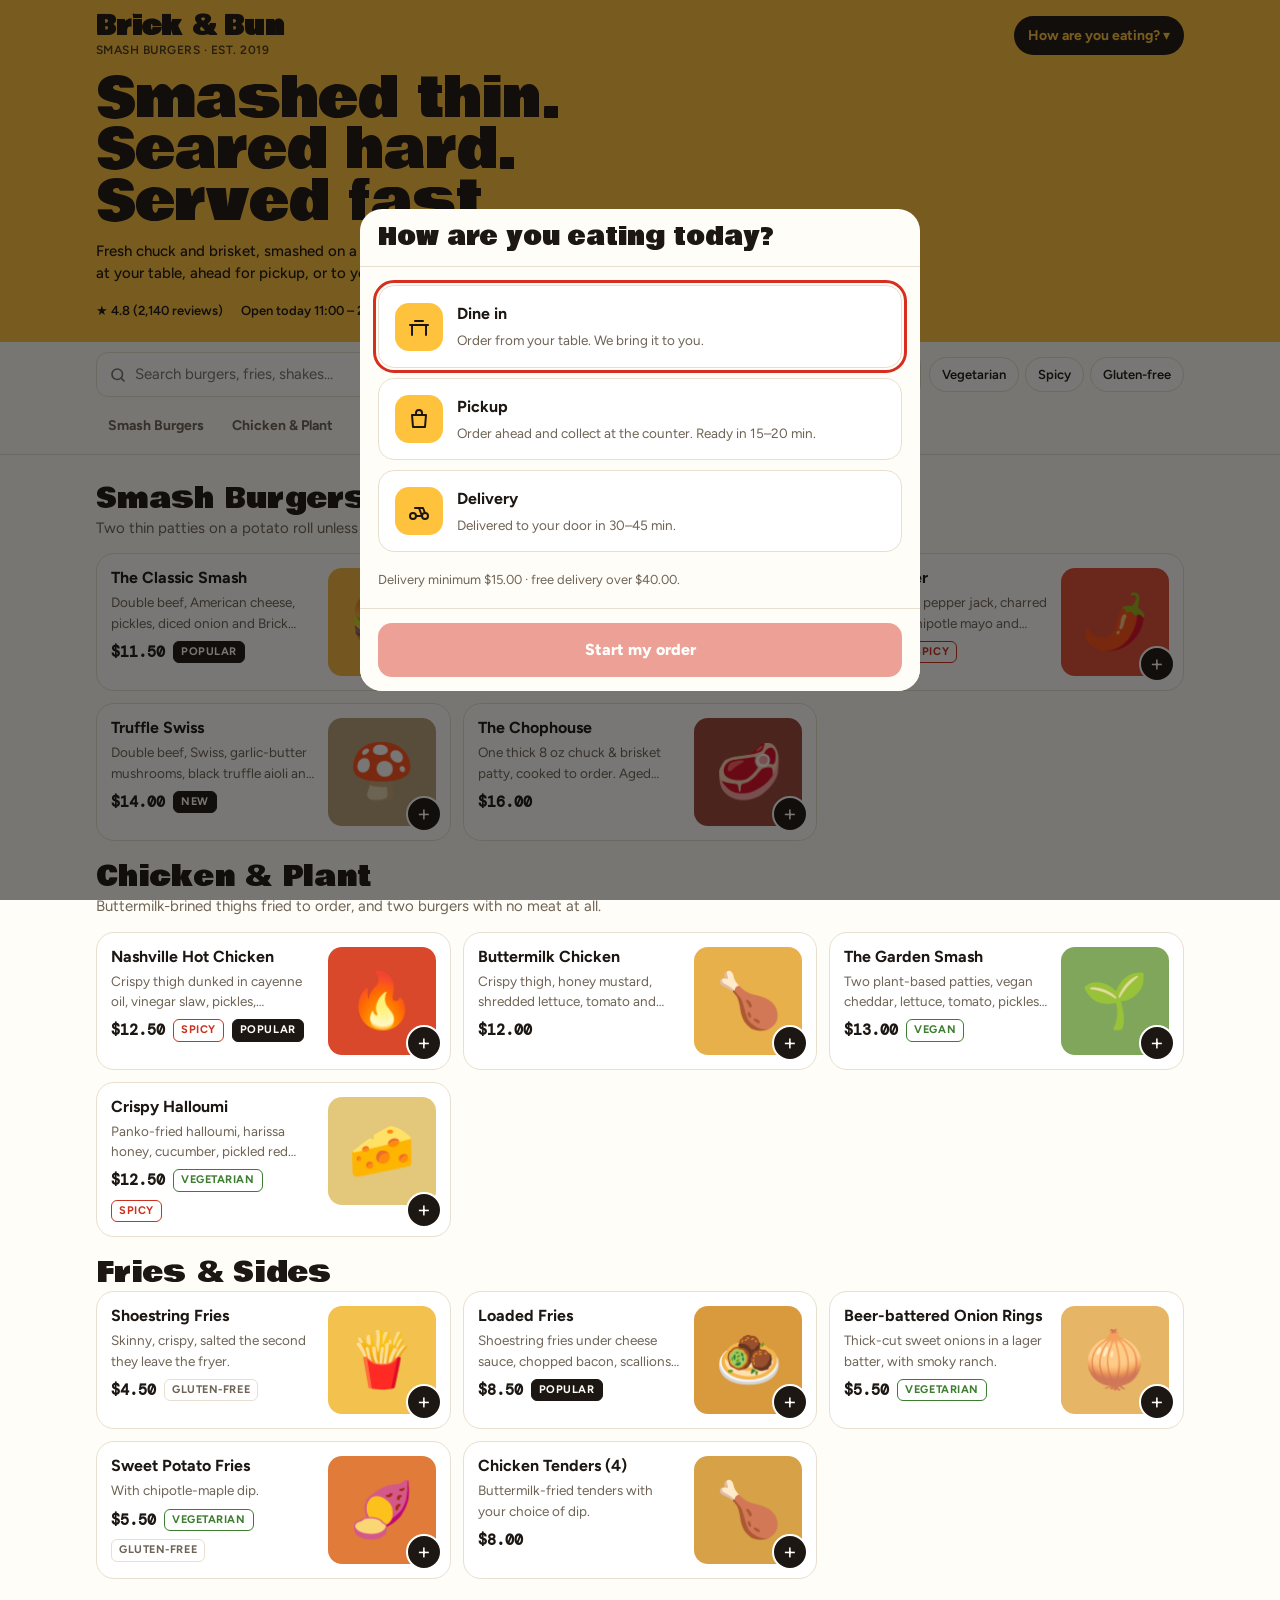
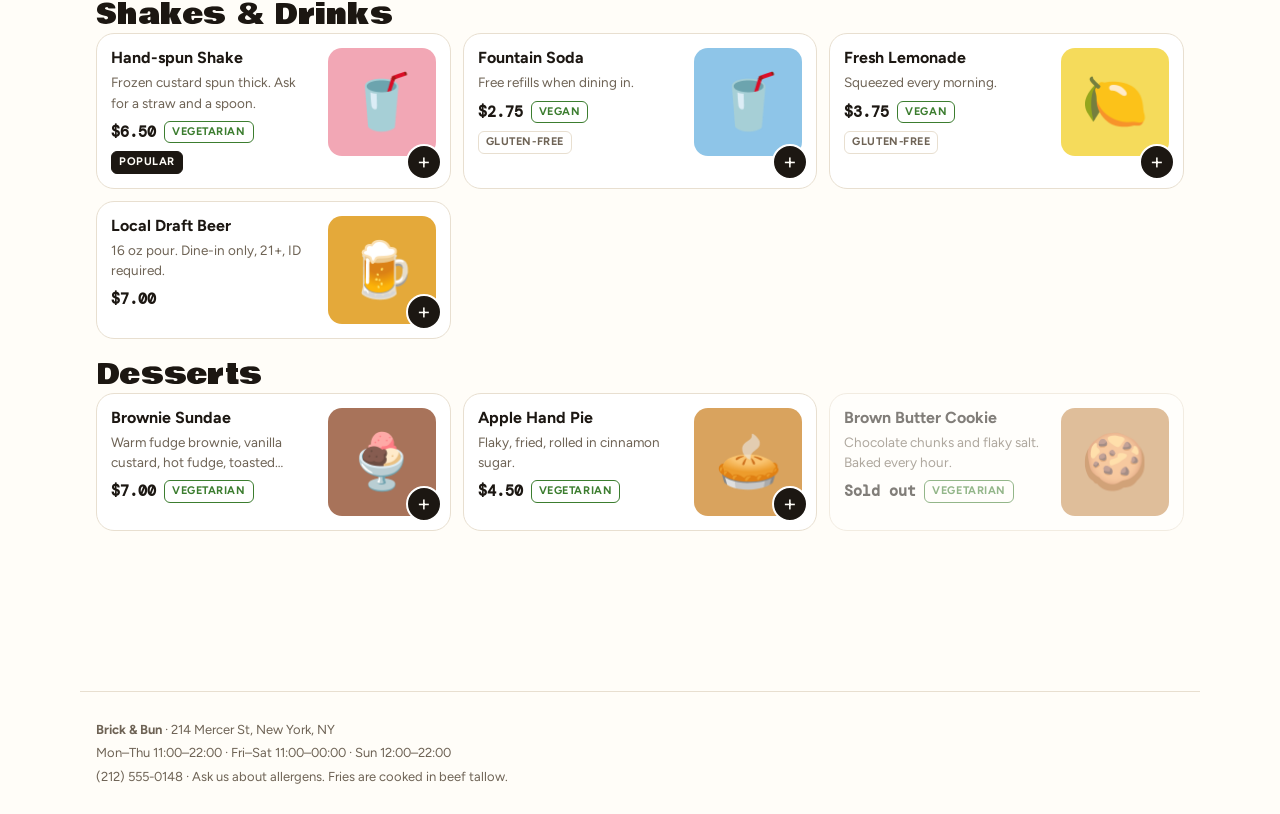
==== burger/index.html @ b3c76cdd "Add interactive burger menu with dine-in, pickup and delivery ordering Shared menu engine (shared/me" ====
<!doctype html>
<html lang="en">
<head>
  <meta charset="utf-8">
  <meta name="viewport" content="width=device-width, initial-scale=1, viewport-fit=cover">
  <title>Brick &amp; Bun</title>
  <meta name="description" content="Smash burger menu: order at your table, for pickup or for delivery.">
  <link rel="preconnect" href="https://fonts.googleapis.com">
  <link rel="preconnect" href="https://fonts.gstatic.com" crossorigin>
  <link rel="stylesheet" href="https://fonts.googleapis.com/css2?family=Bowlby+One&family=Figtree:wght@400;500;600;700;800&family=DM+Mono:wght@400;500&display=swap">
  <style>
    /* Diner flat-top: mustard brand band, grill-black ink, ketchup accent. */
    :root {
      --bg: #FFFDF8;
      --surface: #FFFFFF;
      --ink: #1C1712;
      --muted: #6E6355;
      --line: #E8DFD0;
      --brand: #FFC23D;
      --brand-ink: #1C1712;
      --accent: #D62F1F;
      --accent-ink: #FFFFFF;
      --good: #2E8540;
      --veg: #3C7D2F;
      --hot: #C8321E;
      --f-display: "Bowlby One", "Arial Black", Impact, sans-serif;
      --f-body: "Figtree", system-ui, -apple-system, "Segoe UI", sans-serif;
      --f-mono: "DM Mono", ui-monospace, "SFMono-Regular", Menlo, monospace;
      --radius: 18px;
      color-scheme: light;
    }
    @media (prefers-color-scheme: dark) {
      :root:not([data-theme="light"]) {
        --bg: #16120E; --surface: #211B15; --ink: #F6EFE4; --muted: #B3A592; --line: #3A3027;
        --brand: #F5B82E; --brand-ink: #1C1712; --accent: #F0503C; --accent-ink: #FFFFFF;
        --good: #5BBE6E; --veg: #7CC46A; --hot: #FF6E57;
        color-scheme: dark;
      }
    }
    :root[data-theme="dark"] {
      --bg: #16120E; --surface: #211B15; --ink: #F6EFE4; --muted: #B3A592; --line: #3A3027;
      --brand: #F5B82E; --brand-ink: #1C1712; --accent: #F0503C; --accent-ink: #FFFFFF;
      --good: #5BBE6E; --veg: #7CC46A; --hot: #FF6E57;
      color-scheme: dark;
    }
  </style>
  <link rel="stylesheet" href="../shared/menu.css">
</head>
<body>
  <div id="app"></div>
  <script src="data.js"></script>
  <script src="../shared/menu.js"></script>
</body>
</html>
---- shared/menu.css ----
/* Menu engine styles. Each restaurant page defines the theme tokens
   (--bg, --surface, --ink, --muted, --line, --brand, --brand-ink,
   --accent, --accent-ink, --good, --veg, --hot, --f-display, --f-body,
   --f-mono, --radius) and this sheet builds everything from them. */

*, *::before, *::after { box-sizing: border-box; }
html { -webkit-text-size-adjust: 100%; scroll-padding-top: 170px; }
body {
  margin: 0;
  background: var(--bg);
  color: var(--ink);
  font: 15px/1.5 var(--f-body);
  -webkit-font-smoothing: antialiased;
}
button, input, textarea, select { font: inherit; color: inherit; }
button { cursor: pointer; }
img { max-width: 100%; display: block; }
[hidden] { display: none !important; }
:focus-visible { outline: 3px solid var(--accent); outline-offset: 2px; }
.sr-only { position: absolute; width: 1px; height: 1px; overflow: hidden; clip: rect(0 0 0 0); white-space: nowrap; }
.num { font-family: var(--f-mono); font-variant-numeric: tabular-nums; }

.wrap { max-width: 1120px; margin: 0 auto; padding-inline: 16px; }

/* ---------- Header ---------- */
.top {
  background: var(--brand);
  color: var(--brand-ink);
  padding-top: env(safe-area-inset-top, 0px);
}
.top .wrap { display: flex; align-items: center; gap: 12px; padding-block: 14px; flex-wrap: wrap; }
.logo { font-family: var(--f-display); font-size: 26px; line-height: 1; letter-spacing: .01em; margin: 0; }
.logo small { display: block; font-family: var(--f-body); font-size: 12px; letter-spacing: .04em; opacity: .8; margin-top: 4px; font-weight: 600; }
.mode-btn {
  margin-left: auto;
  display: inline-flex; align-items: center; gap: 8px;
  background: var(--brand-ink); color: var(--brand);
  border: 0; border-radius: 999px; padding: 9px 14px;
  font-weight: 700; font-size: 14px;
}
.mode-btn .dot { width: 8px; height: 8px; border-radius: 50%; background: var(--good); }

.hero { background: var(--brand); color: var(--brand-ink); padding-bottom: 22px; }
.hero .wrap { display: grid; gap: 6px; }
.hero h2 {
  font-family: var(--f-display); font-weight: 400;
  font-size: clamp(30px, 7vw, 54px); line-height: .95; margin: 4px 0 6px;
  text-wrap: balance; max-width: 16ch;
}
.hero p { margin: 0; max-width: 56ch; font-weight: 500; }
.facts { display: flex; flex-wrap: wrap; gap: 6px 18px; margin-top: 10px; font-size: 13px; font-weight: 600; }
.facts span { display: inline-flex; gap: 6px; align-items: center; }

/* Dine-in table banner */
.table-bar { background: var(--ink); color: var(--bg); }
.table-bar .wrap { display: flex; align-items: center; gap: 10px; padding-block: 10px; flex-wrap: wrap; font-size: 14px; }
.table-bar strong { font-family: var(--f-mono); }
.table-bar .actions { margin-left: auto; display: flex; gap: 8px; flex-wrap: wrap; }
.chip-btn {
  border: 1px solid currentColor; background: transparent; border-radius: 999px;
  padding: 6px 12px; font-size: 13px; font-weight: 600;
}

/* ---------- Sticky nav ---------- */
.nav {
  position: sticky; top: env(safe-area-inset-top, 0px); z-index: 20;
  background: var(--bg);
  border-bottom: 1px solid var(--line);
}
.nav .wrap { display: grid; gap: 10px; padding-block: 10px; }
.search-row { display: flex; gap: 8px; flex-wrap: wrap; align-items: center; }
.search {
  flex: 1 1 220px; min-width: 0;
  display: flex; align-items: center; gap: 8px;
  background: var(--surface); border: 1px solid var(--line); border-radius: 12px; padding: 0 12px;
}
.search input { border: 0; background: transparent; outline: 0; padding: 10px 0; width: 100%; min-width: 0; }
.search svg { flex: none; opacity: .6; }
.filters { display: flex; gap: 6px; flex-wrap: wrap; }
.filter {
  border: 1px solid var(--line); background: var(--surface); border-radius: 999px;
  padding: 7px 12px; font-size: 13px; font-weight: 600;
}
.filter[aria-pressed="true"] { background: var(--ink); color: var(--bg); border-color: var(--ink); }
.cats { display: flex; gap: 4px; overflow-x: auto; scrollbar-width: none; margin-inline: -16px; padding-inline: 16px; }
.cats::-webkit-scrollbar { display: none; }
.cat {
  flex: none; border: 0; background: transparent; padding: 8px 12px; border-radius: 999px;
  font-weight: 700; font-size: 14px; color: var(--muted); white-space: nowrap;
}
.cat[aria-current="true"] { background: var(--accent); color: var(--accent-ink); }

/* ---------- Menu ---------- */
main { padding-block: 8px 120px; }
.section { padding-top: 22px; }
.section h3 {
  font-family: var(--f-display); font-weight: 400; font-size: 28px; line-height: 1;
  margin: 0 0 4px; letter-spacing: .01em;
}
.section > p { margin: 0 0 14px; color: var(--muted); }
.grid { display: grid; gap: 12px; grid-template-columns: repeat(auto-fill, minmax(min(100%, 330px), 1fr)); }

.card {
  position: relative; display: grid; grid-template-columns: 1fr 108px; gap: 12px;
  background: var(--surface); border: 1px solid var(--line); border-radius: var(--radius);
  padding: 14px; text-align: left; transition: transform .15s ease, border-color .15s ease;
}
.card:hover { border-color: var(--ink); }
.card.sold { opacity: .55; }
.card-open { all: unset; position: absolute; inset: 0; border-radius: var(--radius); cursor: pointer; }
.card-open:focus-visible { outline: 3px solid var(--accent); outline-offset: 2px; }
.card-body { min-width: 0; display: grid; gap: 4px; align-content: start; }
.card h4 { margin: 0; font-size: 16px; line-height: 1.25; }
.card .desc { margin: 0; color: var(--muted); font-size: 13.5px; display: -webkit-box; -webkit-line-clamp: 2; -webkit-box-orient: vertical; overflow: hidden; }
.card .meta { display: flex; align-items: center; gap: 8px; flex-wrap: wrap; margin-top: 4px; }
.price { font-family: var(--f-mono); font-variant-numeric: tabular-nums; font-weight: 600; }
.tile {
  width: 108px; height: 108px; border-radius: calc(var(--radius) - 4px);
  background: var(--tile, var(--brand)); display: grid; place-items: center;
  font-size: 54px; line-height: 1; overflow: hidden;
}
.tile img { width: 100%; height: 100%; object-fit: cover; }
.add {
  position: absolute; right: 8px; bottom: 8px; z-index: 1;
  width: 36px; height: 36px; border-radius: 50%; border: 2px solid var(--surface);
  background: var(--ink); color: var(--bg); font-size: 22px; line-height: 1; display: grid; place-items: center;
}
.in-cart {
  position: absolute; left: -6px; top: -6px; z-index: 1;
  min-width: 24px; height: 24px; padding: 0 6px; border-radius: 999px;
  background: var(--accent); color: var(--accent-ink); font: 700 12px/24px var(--f-mono); text-align: center;
}

.tag { font-size: 11px; font-weight: 700; letter-spacing: .05em; text-transform: uppercase; padding: 2px 7px; border-radius: 6px; border: 1px solid var(--line); color: var(--muted); }
.tag.veg, .tag.vegan { color: var(--veg); border-color: currentColor; }
.tag.spicy { color: var(--hot); border-color: currentColor; }
.tag.popular, .tag.new { background: var(--ink); color: var(--bg); border-color: var(--ink); }

.empty { text-align: center; padding: 60px 16px; color: var(--muted); }
.empty strong { display: block; color: var(--ink); font-size: 18px; margin-bottom: 4px; }

/* ---------- Floating cart bar ---------- */
.cartbar {
  position: fixed; left: 0; right: 0; bottom: 0; z-index: 30;
  padding: 12px 16px calc(12px + env(safe-area-inset-bottom, 0px));
  pointer-events: none;
}
.cartbar button {
  pointer-events: auto;
  max-width: 560px; width: 100%; margin: 0 auto; display: flex; align-items: center; gap: 12px;
  background: var(--accent); color: var(--accent-ink); border: 0; border-radius: 16px;
  padding: 14px 18px; font-weight: 700; font-size: 16px;
  box-shadow: 0 10px 30px -10px rgba(0,0,0,.45);
}
.cartbar .count { background: var(--accent-ink); color: var(--accent); border-radius: 8px; padding: 2px 8px; font-family: var(--f-mono); }
.cartbar .total { margin-left: auto; font-family: var(--f-mono); }
.cartbar.bump button { animation: bump .35s ease; }
@keyframes bump { 40% { transform: scale(1.04); } }

/* ---------- Sheets (dialogs) ---------- */
dialog.sheet {
  border: 0; padding: 0; margin: auto auto 0; width: 100%; max-width: 560px;
  max-height: 92vh; max-height: 92dvh;
  background: var(--bg); color: var(--ink);
  border-radius: 22px 22px 0 0;
  display: flex; flex-direction: column;
  overflow: hidden;
}
dialog.sheet:not([open]) { display: none; }
dialog.sheet::backdrop { background: rgba(10, 8, 6, .55); }
dialog.sheet[open] { animation: rise .25s ease; }
@keyframes rise { from { transform: translateY(40px); opacity: 0; } }
@media (min-width: 720px) {
  dialog.sheet { margin: auto; border-radius: 22px; }
}
.sheet-head { display: flex; align-items: center; gap: 12px; padding: 16px 18px; border-bottom: 1px solid var(--line); }
.sheet-head h2 { margin: 0; font-family: var(--f-display); font-weight: 400; font-size: 24px; line-height: 1.05; }
.x { margin-left: auto; width: 36px; height: 36px; border-radius: 50%; border: 1px solid var(--line); background: var(--surface); font-size: 18px; line-height: 1; flex: none; }
.sheet-body { overflow-y: auto; padding: 18px; display: grid; gap: 18px; overscroll-behavior: contain; }
.sheet-foot { padding: 14px 18px calc(14px + env(safe-area-inset-bottom, 0px)); border-top: 1px solid var(--line); display: flex; gap: 10px; align-items: center; background: var(--bg); }

.primary {
  flex: 1; border: 0; border-radius: 14px; padding: 15px 18px;
  background: var(--accent); color: var(--accent-ink); font-weight: 800; font-size: 16px;
  display: flex; justify-content: space-between; gap: 12px; align-items: center;
}
.primary:disabled { opacity: .45; cursor: not-allowed; }
.primary.center { justify-content: center; }
.ghost { border: 1px solid var(--line); background: var(--surface); border-radius: 14px; padding: 14px 16px; font-weight: 700; }

/* Item sheet */
.item-hero { display: grid; grid-template-columns: 1fr; gap: 12px; }
.item-hero .tile { width: 100%; height: 180px; font-size: 96px; }
.item-hero p { margin: 0; color: var(--muted); }
.item-hero .meta { display: flex; gap: 8px; flex-wrap: wrap; align-items: center; }
fieldset { border: 0; padding: 0; margin: 0; display: grid; gap: 6px; }
legend { font-weight: 800; font-size: 15px; padding: 0; margin-bottom: 6px; display: flex; gap: 8px; align-items: center; width: 100%; }
legend .req { font-size: 11px; font-weight: 700; text-transform: uppercase; letter-spacing: .05em; padding: 2px 7px; border-radius: 6px; background: var(--surface); border: 1px solid var(--line); color: var(--muted); }
legend .req.need { background: var(--accent); color: var(--accent-ink); border-color: var(--accent); }
.choice {
  display: flex; align-items: center; gap: 12px; padding: 11px 12px;
  background: var(--surface); border: 1px solid var(--line); border-radius: 12px; cursor: pointer;
}
.choice:has(input:checked) { border-color: var(--ink); box-shadow: inset 0 0 0 1px var(--ink); }
.choice:has(input:disabled) { opacity: .5; cursor: not-allowed; }
.choice input { accent-color: var(--accent); width: 18px; height: 18px; margin: 0; flex: none; }
.choice span:first-of-type { flex: 1; min-width: 0; }
.choice .delta { font-family: var(--f-mono); font-size: 13px; color: var(--muted); }
textarea, .field input, .field select {
  width: 100%; border: 1px solid var(--line); background: var(--surface); border-radius: 12px; padding: 11px 12px; outline: 0;
}
textarea { resize: vertical; min-height: 64px; }
textarea:focus, .field input:focus, .field select:focus { border-color: var(--ink); }

.stepper { display: inline-flex; align-items: center; border: 1px solid var(--line); border-radius: 12px; background: var(--surface); }
.stepper button { width: 40px; height: 44px; border: 0; background: transparent; font-size: 20px; }
.stepper output { min-width: 26px; text-align: center; font-family: var(--f-mono); font-weight: 700; }
.stepper.sm button { width: 32px; height: 34px; font-size: 17px; }

/* Cart */
.lines { display: grid; gap: 2px; }
.line { display: grid; grid-template-columns: 1fr auto; gap: 6px 12px; padding: 12px 0; border-bottom: 1px dashed var(--line); }
.line h4 { margin: 0; font-size: 15px; }
.line .opts { margin: 2px 0 0; font-size: 13px; color: var(--muted); }
.line .row { grid-column: 1 / -1; display: flex; align-items: center; gap: 10px; }
.line .edit { border: 0; background: none; padding: 0; text-decoration: underline; font-size: 13px; color: var(--muted); }
.line .price { margin-left: auto; }
.upsell { display: grid; gap: 8px; }
.upsell h5, .block-title { margin: 0; font-size: 13px; text-transform: uppercase; letter-spacing: .06em; color: var(--muted); }
.upsell-row { display: flex; gap: 8px; overflow-x: auto; padding-bottom: 4px; }
.mini { flex: none; display: flex; align-items: center; gap: 10px; padding: 8px 12px 8px 8px; background: var(--surface); border: 1px solid var(--line); border-radius: 14px; text-align: left; }
.mini .tile { width: 44px; height: 44px; font-size: 24px; border-radius: 10px; }
.mini b { display: block; font-size: 14px; }
.mini small { font-family: var(--f-mono); color: var(--muted); }

.seg { display: grid; grid-auto-flow: column; grid-auto-columns: 1fr; gap: 4px; padding: 4px; background: var(--surface); border: 1px solid var(--line); border-radius: 14px; }
.seg button { border: 0; background: transparent; border-radius: 10px; padding: 9px 6px; font-weight: 700; font-size: 14px; }
.seg button[aria-pressed="true"] { background: var(--ink); color: var(--bg); }

.promo { display: flex; gap: 8px; }
.promo input { flex: 1; min-width: 0; border: 1px solid var(--line); background: var(--surface); border-radius: 12px; padding: 10px 12px; text-transform: uppercase; }
.promo button { border: 1px solid var(--ink); background: transparent; border-radius: 12px; padding: 0 14px; font-weight: 700; }
.hint { font-size: 13px; color: var(--muted); margin: 0; }
.hint.ok { color: var(--good); font-weight: 600; }
.hint.err { color: var(--hot); font-weight: 600; }

.totals { display: grid; gap: 6px; font-size: 14px; }
.totals div { display: flex; justify-content: space-between; gap: 12px; }
.totals dd, .totals dt { margin: 0; }
.totals dd { font-family: var(--f-mono); font-variant-numeric: tabular-nums; }
.totals .grand { font-weight: 800; font-size: 17px; padding-top: 8px; border-top: 1px solid var(--line); }
.totals .save dd { color: var(--good); }

/* Mode chooser */
.modes { display: grid; gap: 10px; }
.mode {
  display: grid; grid-template-columns: 48px 1fr; gap: 4px 14px; align-items: center; text-align: left;
  padding: 16px; border-radius: 16px; border: 1px solid var(--line); background: var(--surface);
}
.mode[aria-pressed="true"] { border-color: var(--ink); box-shadow: inset 0 0 0 1px var(--ink); }
.mode .ico { grid-row: span 2; width: 48px; height: 48px; border-radius: 14px; background: var(--brand); color: var(--brand-ink); display: grid; place-items: center; }
.mode b { font-size: 16px; }
.mode span { color: var(--muted); font-size: 13.5px; }

/* Checkout form */
.form { display: grid; gap: 14px; }
.field { display: grid; gap: 6px; }
.field label, .field .lbl { font-weight: 700; font-size: 14px; }
.field .opt { font-weight: 500; color: var(--muted); }
.two { display: grid; gap: 14px; grid-template-columns: repeat(auto-fit, minmax(180px, 1fr)); }
.field input:invalid:not(:placeholder-shown) { border-color: var(--hot); }
.notice { padding: 12px 14px; border-radius: 12px; background: var(--surface); border: 1px dashed var(--line); font-size: 13.5px; color: var(--muted); }

/* Confirmation ticket */
.ticket {
  background: var(--surface); border: 1px solid var(--line); border-radius: 6px;
  padding: 18px; font-family: var(--f-mono); font-size: 13px;
  -webkit-mask: radial-gradient(circle 7px at 50% 0, #0000 98%, #000) 50% 0 / 18px 100% repeat-x;
          mask: radial-gradient(circle 7px at 50% 0, #0000 98%, #000) 50% 0 / 18px 100% repeat-x;
}
.ticket .big { font-family: var(--f-display); font-size: 40px; line-height: 1; margin: 6px 0; }
.ticket hr { border: 0; border-top: 1px dashed var(--line); margin: 12px 0; }
.ticket .tl { display: flex; justify-content: space-between; gap: 10px; }
.ticket .tl span:first-child { min-width: 0; }
.ticket .sub { color: var(--muted); padding-left: 2ch; }
.steps { list-style: none; margin: 0; padding: 0; display: grid; gap: 0; }
.steps li { display: grid; grid-template-columns: 24px 1fr; gap: 12px; align-items: start; padding-bottom: 14px; position: relative; color: var(--muted); }
.steps li::before { content: ""; width: 14px; height: 14px; border-radius: 50%; border: 2px solid var(--line); background: var(--bg); margin: 4px 0 0 4px; z-index: 1; }
.steps li::after { content: ""; position: absolute; left: 11px; top: 20px; bottom: 0; width: 2px; background: var(--line); }
.steps li:last-child::after { display: none; }
.steps li.done, .steps li.now { color: var(--ink); }
.steps li.done::before { background: var(--good); border-color: var(--good); }
.steps li.now::before { border-color: var(--accent); background: var(--accent); box-shadow: 0 0 0 5px color-mix(in srgb, var(--accent) 25%, transparent); }
.steps b { display: block; }
.steps small { font-size: 12.5px; }

.toast {
  position: fixed; left: 50%; bottom: calc(92px + env(safe-area-inset-bottom, 0px)); z-index: 60;
  transform: translateX(-50%) translateY(20px); opacity: 0; pointer-events: none;
  background: var(--ink); color: var(--bg); padding: 11px 16px; border-radius: 12px; font-weight: 600; font-size: 14px;
  transition: .25s ease; max-width: calc(100% - 32px); text-align: center;
}
.toast.show { opacity: 1; transform: translateX(-50%); }

.foot { color: var(--muted); font-size: 13px; padding-block: 28px; border-top: 1px solid var(--line); margin-top: 40px; display: grid; gap: 4px; }

@media (prefers-reduced-motion: reduce) {
  *, *::before, *::after { animation: none !important; transition: none !important; }
}
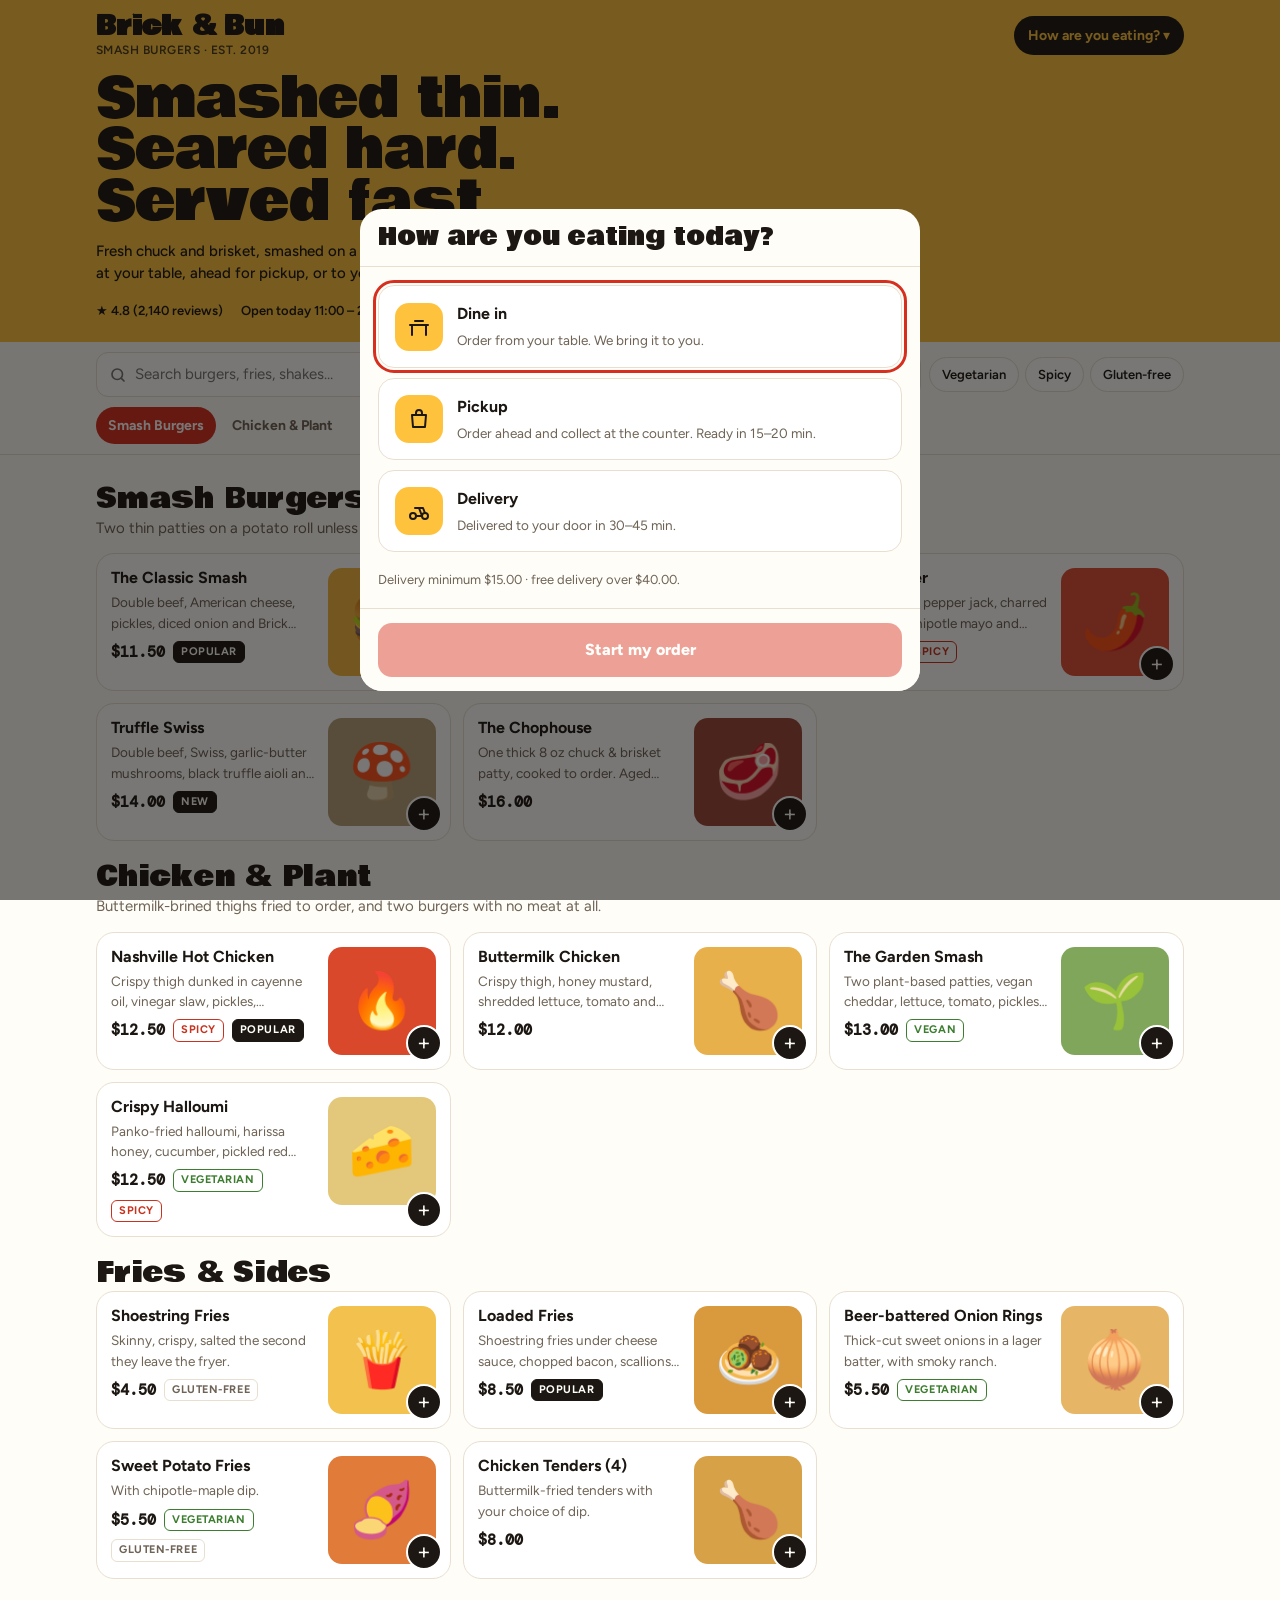
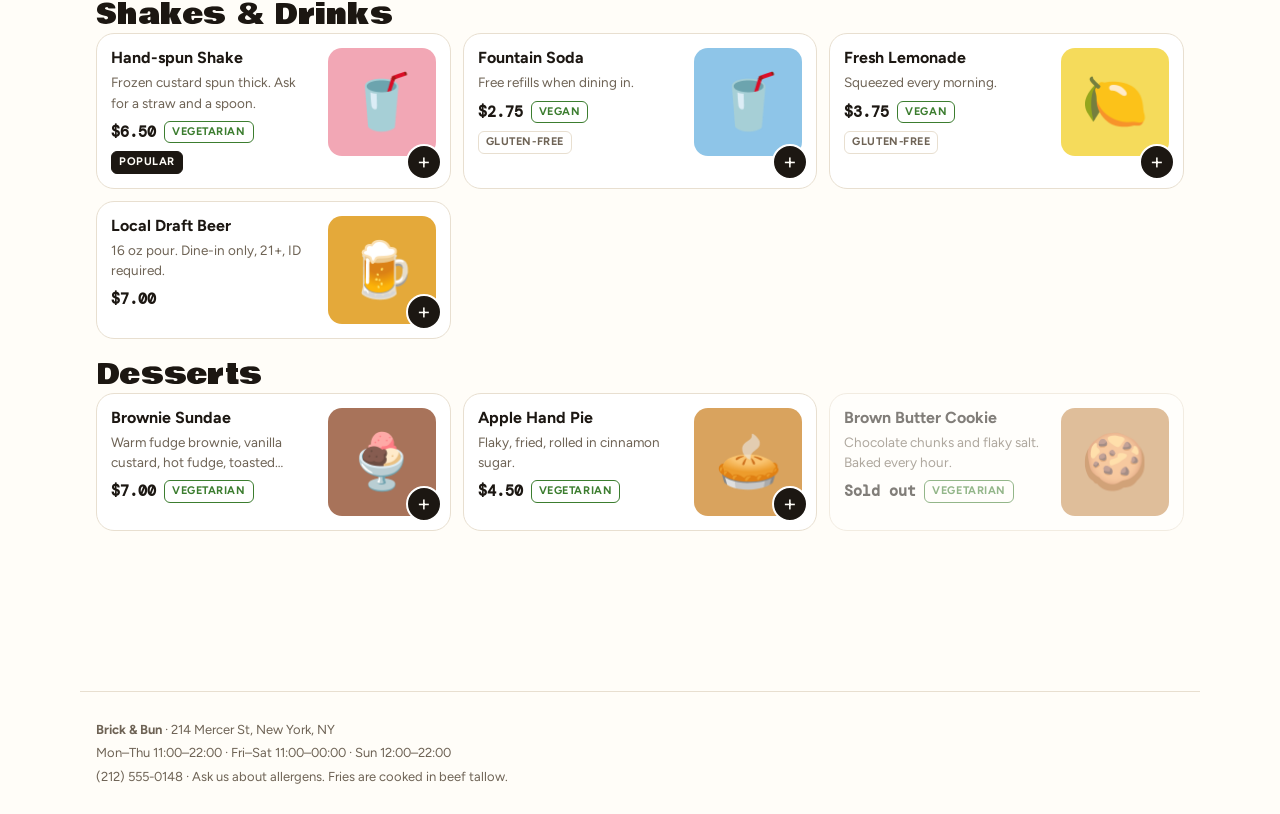
==== commit eba0eb52: "Keep menus light when the browser forces dark mode Declare color-scheme 'only light' (meta + CSS) so" ====
--- a/burger/index.html
+++ b/burger/index.html
@@ -2,6 +2,7 @@
 <html lang="en">
 <head>
   <meta charset="utf-8">
+  <meta name="color-scheme" content="only light">
   <meta name="viewport" content="width=device-width, initial-scale=1, viewport-fit=cover">
   <title>Brick &amp; Bun</title>
   <meta name="description" content="Smash burger menu: order at your table, for pickup or for delivery.">
@@ -27,21 +28,7 @@
       --f-body: "Figtree", system-ui, -apple-system, "Segoe UI", sans-serif;
       --f-mono: "DM Mono", ui-monospace, "SFMono-Regular", Menlo, monospace;
       --radius: 18px;
-      color-scheme: light;
-    }
-    @media (prefers-color-scheme: dark) {
-      :root:not([data-theme="light"]) {
-        --bg: #16120E; --surface: #211B15; --ink: #F6EFE4; --muted: #B3A592; --line: #3A3027;
-        --brand: #F5B82E; --brand-ink: #1C1712; --accent: #F0503C; --accent-ink: #FFFFFF;
-        --good: #5BBE6E; --veg: #7CC46A; --hot: #FF6E57;
-        color-scheme: dark;
-      }
-    }
-    :root[data-theme="dark"] {
-      --bg: #16120E; --surface: #211B15; --ink: #F6EFE4; --muted: #B3A592; --line: #3A3027;
-      --brand: #F5B82E; --brand-ink: #1C1712; --accent: #F0503C; --accent-ink: #FFFFFF;
-      --good: #5BBE6E; --veg: #7CC46A; --hot: #FF6E57;
-      color-scheme: dark;
+      color-scheme: only light; /* never let the browser auto-darken the menu */
     }
   </style>
   <link rel="stylesheet" href="../shared/menu.css">
--- a/shared/menu.css
+++ b/shared/menu.css
@@ -304,6 +304,42 @@
 
 .foot { color: var(--muted); font-size: 13px; padding-block: 28px; border-top: 1px solid var(--line); margin-top: 40px; display: grid; gap: 4px; }
 
+/* ---------- Optional features ---------- */
+.skin-btn {
+  margin-left: auto; flex: none; width: 38px; height: 38px; border-radius: 50%;
+  border: 2px solid var(--brand-ink);
+  background: conic-gradient(var(--c1, #ccc) 0 33.3%, var(--c2, #999) 0 66.6%, var(--c3, #666) 0);
+}
+.skin-btn + .mode-btn { margin-left: 0; }
+.skins { display: grid; gap: 10px; }
+.skin-opt { display: grid; grid-template-columns: 64px 1fr; gap: 14px; align-items: center; text-align: left; padding: 12px; border-radius: 16px; border: 1px solid var(--line); background: var(--surface); }
+.skin-opt[aria-pressed="true"] { border-color: var(--ink); box-shadow: inset 0 0 0 1.5px var(--ink); }
+.skin-strip { display: grid; grid-template-columns: repeat(3, 1fr); height: 64px; border-radius: 12px; overflow: hidden; box-shadow: inset 0 0 0 1px rgba(0,0,0,.12); }
+.skin-txt { display: grid; gap: 2px; min-width: 0; }
+.skin-txt b { font-size: 16px; }
+.skin-txt small { color: var(--muted); font-size: 13px; }
+.hero .wrap.has-art { grid-template-columns: 1fr; align-items: center; }
+.hero-copy { display: grid; gap: 6px; min-width: 0; }
+.hero-art { position: relative; min-width: 0; }
+@media (min-width: 820px) { .hero .wrap.has-art { grid-template-columns: 1.1fr .9fr; gap: 32px; } }
+.kicker { display: block; font-size: 12px; font-weight: 700; letter-spacing: .14em; text-transform: uppercase; color: var(--muted); margin-bottom: 6px; }
+.tag.left { color: var(--hot); border-color: currentColor; text-transform: none; letter-spacing: 0; font-size: 12px; }
+.tile.has-icon svg { width: 68%; height: 68%; }
+.mini .tile.has-icon svg { width: 80%; height: 80%; }
+.pair { display: grid; gap: 8px; }
+.guests-row { display: flex; align-items: center; gap: 12px; flex-wrap: wrap; }
+.pair-btn { width: 100%; }
+.pair-btn > span:nth-child(2) { flex: 1; min-width: 0; }
+.pair-add { font-weight: 800; font-size: 13px; padding: 6px 12px; border-radius: 999px; background: var(--ink); color: var(--bg); }
+.pair-btn:disabled .pair-add { background: var(--good); color: var(--surface); }
+
+@supports (animation-timeline: view()) {
+  @media (prefers-reduced-motion: no-preference) {
+    .card { animation: reveal linear both; animation-timeline: view(); animation-range: entry 0% entry 45%; }
+  }
+}
+@keyframes reveal { from { opacity: .15; transform: translateY(28px) scale(.97); } }
+
 @media (prefers-reduced-motion: reduce) {
   *, *::before, *::after { animation: none !important; transition: none !important; }
 }
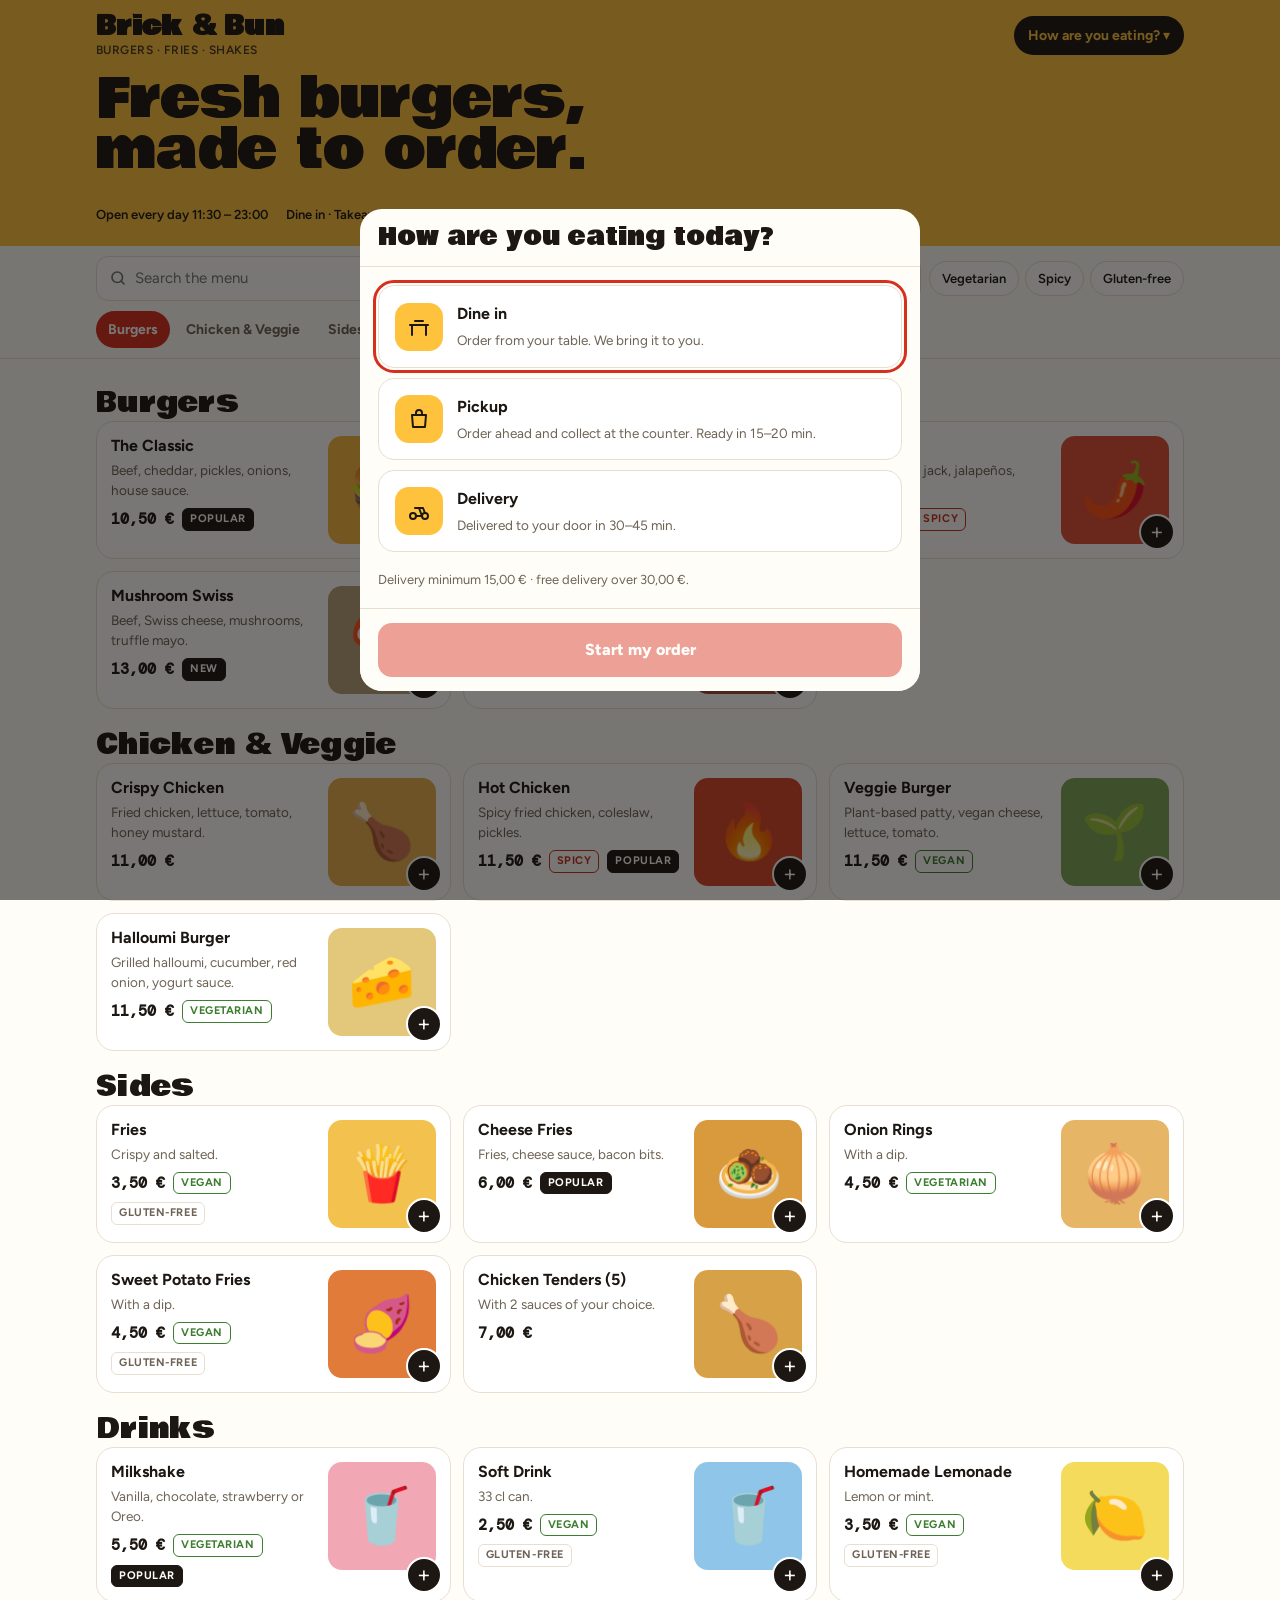
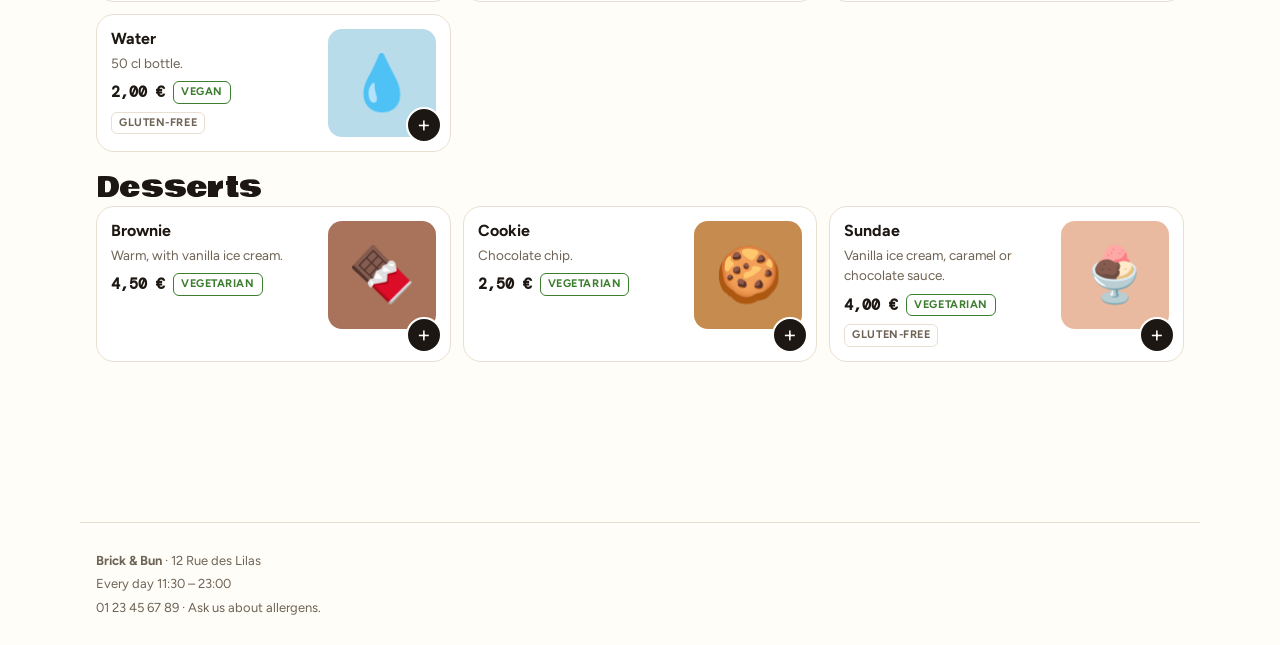
==== commit 8c8a4b0c: "Simplify the burger menu copy Short ingredient lists, plain names, euros with VAT included, no tippi" ====
--- a/burger/index.html
+++ b/burger/index.html
@@ -5,12 +5,12 @@
   <meta name="color-scheme" content="only light">
   <meta name="viewport" content="width=device-width, initial-scale=1, viewport-fit=cover">
   <title>Brick &amp; Bun</title>
-  <meta name="description" content="Smash burger menu: order at your table, for pickup or for delivery.">
+  <meta name="description" content="Burger menu: order at your table, for takeaway or for delivery.">
   <link rel="preconnect" href="https://fonts.googleapis.com">
   <link rel="preconnect" href="https://fonts.gstatic.com" crossorigin>
   <link rel="stylesheet" href="https://fonts.googleapis.com/css2?family=Bowlby+One&family=Figtree:wght@400;500;600;700;800&family=DM+Mono:wght@400;500&display=swap">
   <style>
-    /* Diner flat-top: mustard brand band, grill-black ink, ketchup accent. */
+    /* Mustard band, black ink, red accent. */
     :root {
       --bg: #FFFDF8;
       --surface: #FFFFFF;
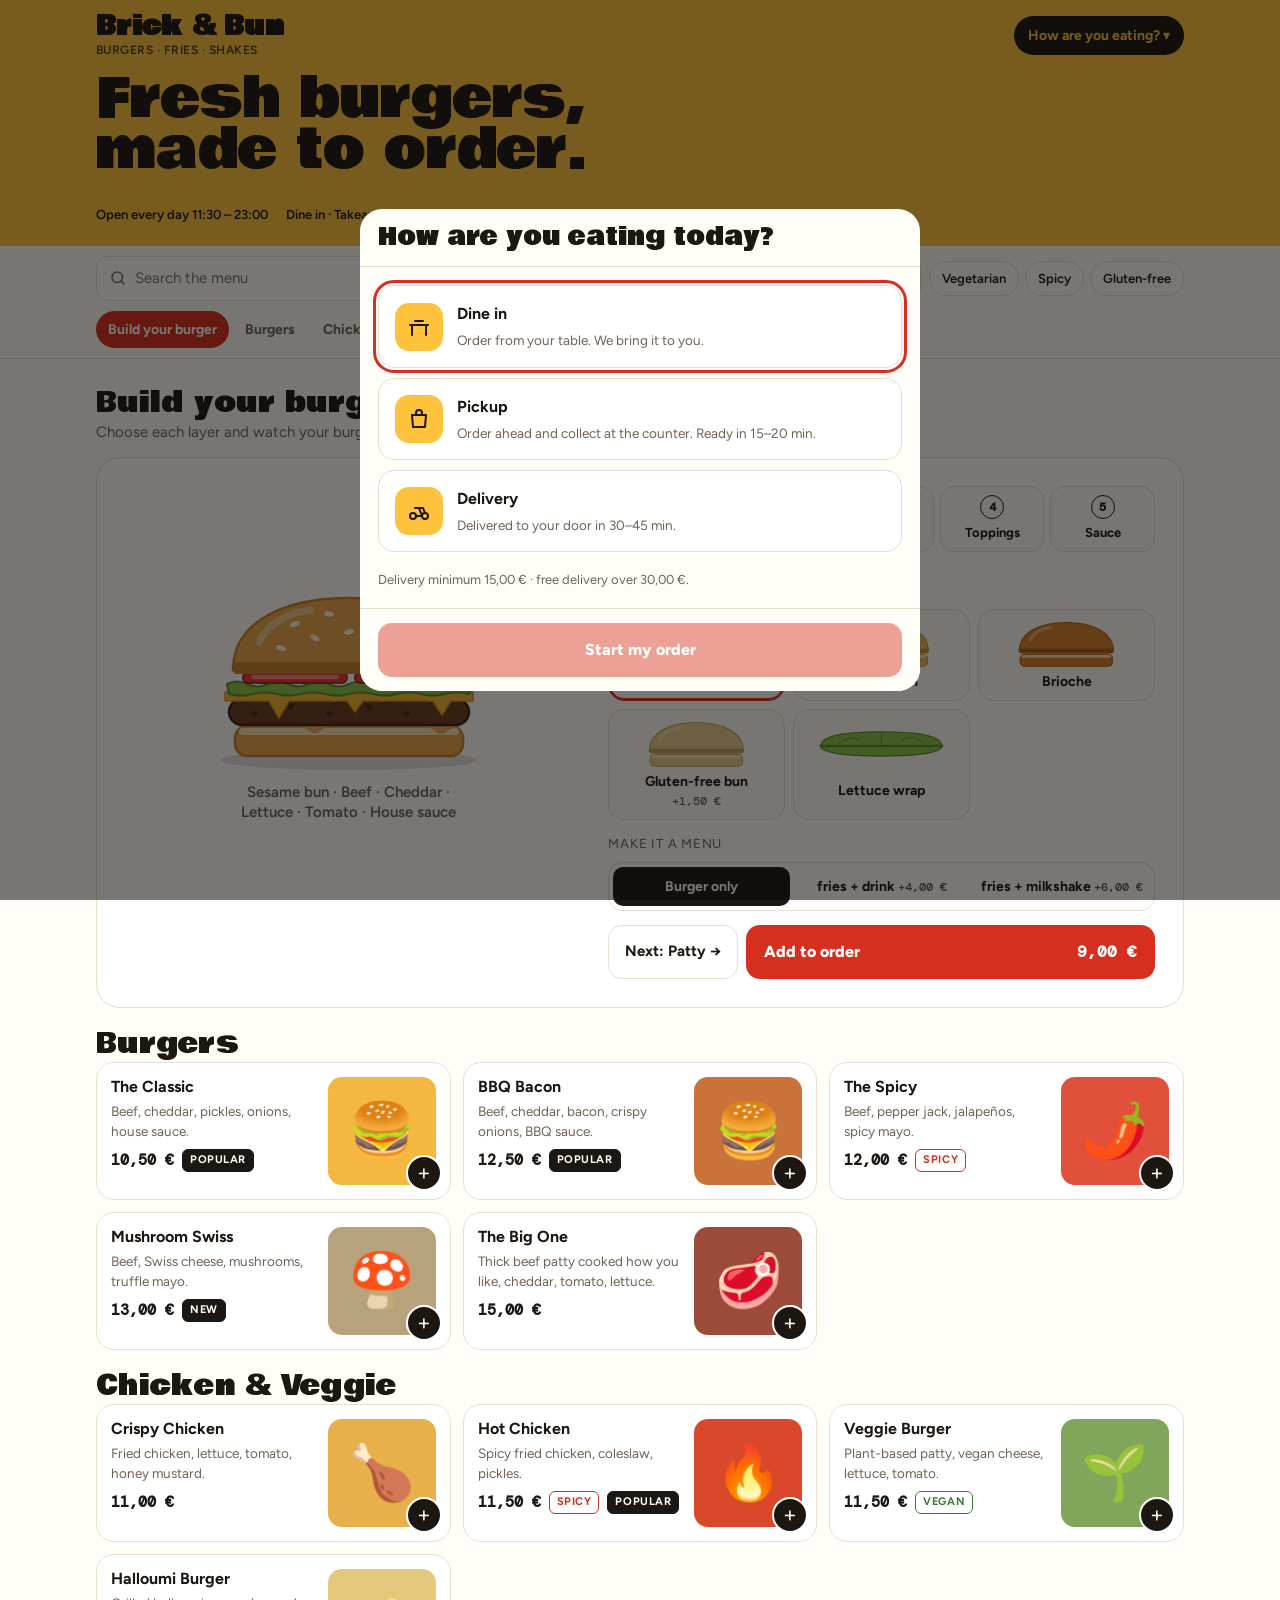
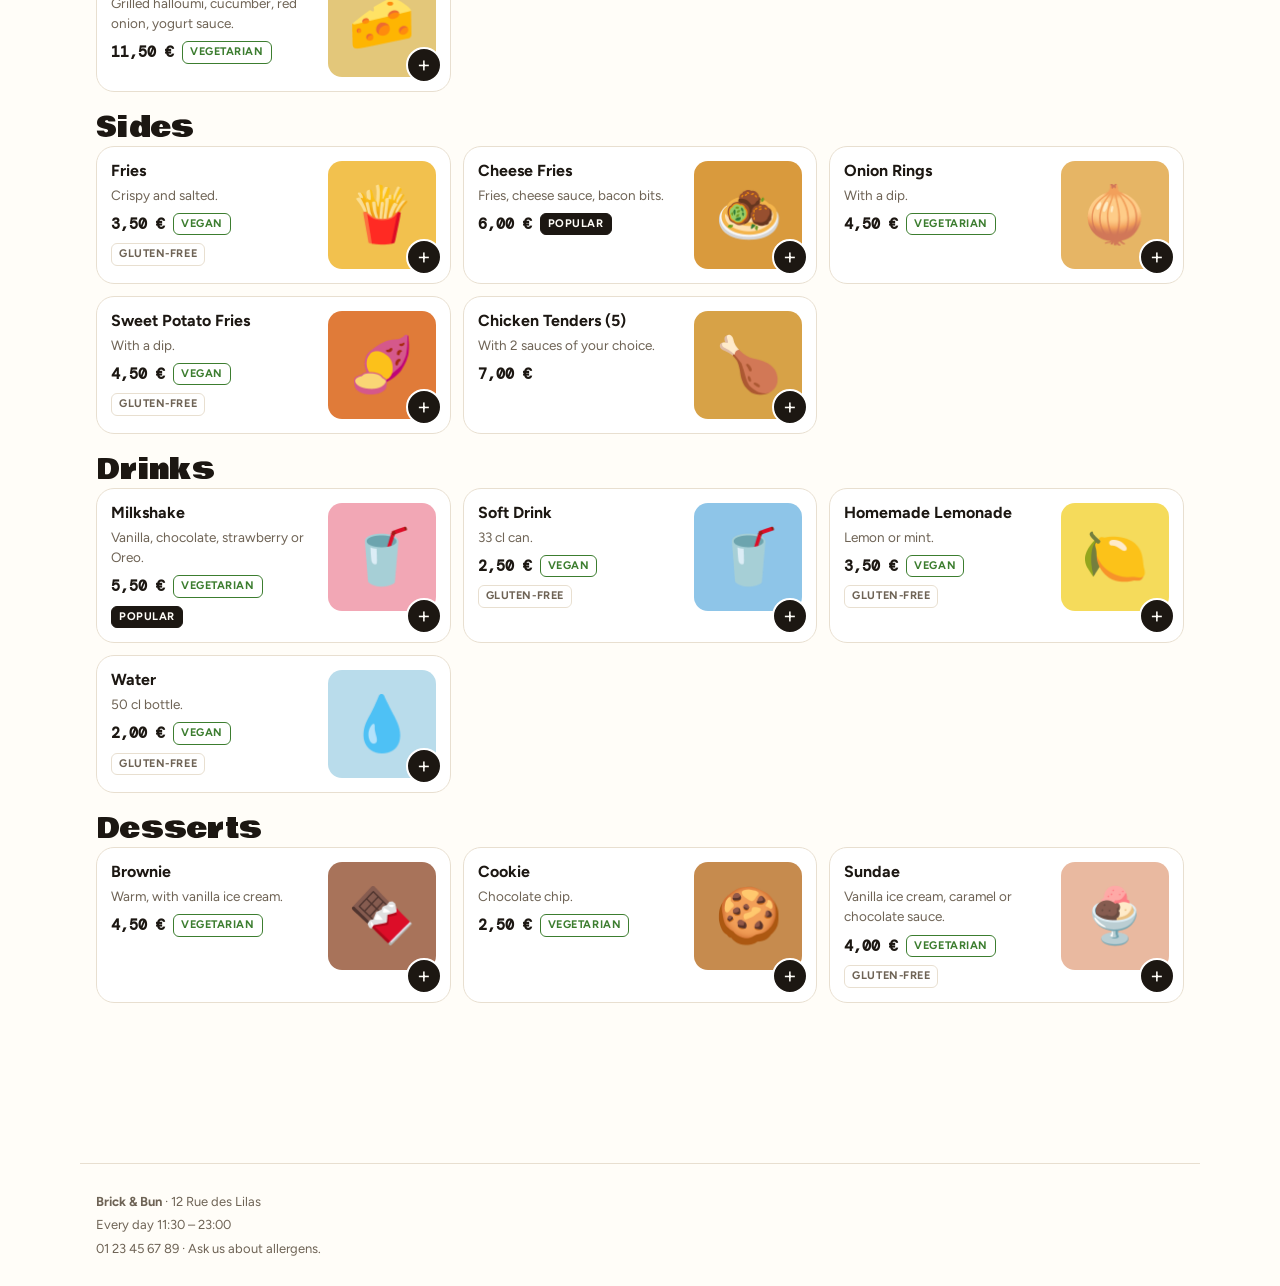
==== commit d9ddf858: "Add Build your burger with a live stacking animation Each chosen layer drops onto the burger; remove" ====
--- a/burger/index.html
+++ b/burger/index.html
@@ -32,10 +32,12 @@
     }
   </style>
   <link rel="stylesheet" href="../shared/menu.css">
+  <link rel="stylesheet" href="style.css">
 </head>
 <body>
   <div id="app"></div>
   <script src="data.js"></script>
+  <script src="builder.js"></script>
   <script src="../shared/menu.js"></script>
 </body>
 </html>
--- a/burger/style.css
+++ b/burger/style.css
@@ -0,0 +1,58 @@
+/* Build your burger */
+.bb {
+  display: grid; gap: 20px; grid-template-columns: 1fr;
+  background: var(--surface); border: 1px solid var(--line); border-radius: 24px; padding: 16px;
+}
+@media (min-width: 880px) {
+  .bb { grid-template-columns: minmax(300px, .9fr) 1.1fr; gap: 36px; padding: 28px; }
+  .bb-stage { position: sticky; top: 190px; align-self: start; }
+}
+.bb-stage { display: grid; justify-items: center; gap: 8px; text-align: center; min-width: 0; }
+.bb-svg { width: min(100%, 300px); height: auto; display: block; overflow: visible; }
+@media (max-width: 520px) { .bb-svg { width: min(78%, 250px); } }
+.bb-shadow { fill: var(--ink); opacity: .12; }
+.bb-layer { transition: transform .38s cubic-bezier(.3, .8, .4, 1); }
+.bb-summary { margin: 0; font-weight: 600; font-size: 15px; line-height: 1.35; max-width: 34ch; text-wrap: balance; color: var(--muted); }
+
+.bb-panel { display: grid; gap: 14px; min-width: 0; align-content: start; }
+.bb-steps { display: grid; grid-template-columns: repeat(5, 1fr); gap: 6px; }
+.bb-tab {
+  display: grid; justify-items: center; gap: 4px; padding: 8px 2px; min-width: 0;
+  border: 1px solid var(--line); background: var(--bg); border-radius: 14px; font-weight: 700; font-size: 13px;
+}
+.bb-tab .n { width: 24px; height: 24px; border-radius: 50%; display: grid; place-items: center; font: 700 12px/1 var(--f-mono); border: 1.5px solid currentColor; }
+.bb-tab .t { max-width: 100%; overflow: hidden; text-overflow: ellipsis; white-space: nowrap; }
+.bb-tab.done .n { background: var(--ink); color: var(--bg); border-color: var(--ink); }
+.bb-tab[aria-selected="true"] { border-color: var(--accent); box-shadow: inset 0 0 0 1.5px var(--accent); }
+.bb-q { margin: 0; display: flex; justify-content: space-between; align-items: baseline; gap: 12px; font-family: var(--f-display); font-size: 22px; }
+.bb-q .hint { font-family: var(--f-body); }
+.bb-chips { display: grid; gap: 8px; grid-template-columns: repeat(auto-fill, minmax(min(46%, 150px), 1fr)); margin-top: 10px; }
+.bb-chip {
+  display: grid; justify-items: center; gap: 2px; text-align: center; padding: 10px 8px; min-width: 0;
+  border: 1px solid var(--line); background: var(--bg); border-radius: 16px;
+  transition: transform .12s ease, border-color .15s ease;
+}
+.bb-chip:hover:not(:disabled) { border-color: var(--ink); }
+.bb-chip:active:not(:disabled) { transform: scale(.96); }
+.bb-chip:disabled { opacity: .4; cursor: not-allowed; }
+.bb-chip[aria-pressed="true"] { border-color: var(--accent); box-shadow: inset 0 0 0 2px var(--accent); background: var(--surface); }
+.bb-chip .art { width: 100%; height: 52px; display: grid; place-items: center; }
+.bb-chip .art svg { width: 86%; height: 100%; }
+.bb-none { font-size: 26px; color: var(--muted); }
+.bb-chip b { font-size: 14px; line-height: 1.2; }
+.bb-chip small { font: 500 12px var(--f-mono); color: var(--muted); }
+.bb-meal { display: grid; gap: 8px; }
+.bb-meal .seg small { font-family: var(--f-mono); font-weight: 500; opacity: .75; }
+.bb-foot { display: flex; flex-wrap: wrap; gap: 8px; }
+.bb-foot .primary { flex: 1 1 200px; }
+
+/* Phones: keep the burger pinned under the menu bar while choosing. */
+@media (max-width: 879px) {
+  .bb-stage {
+    position: sticky; top: var(--bb-top, 150px); z-index: 5;
+    margin: -16px -16px 0; padding: 10px 16px 8px;
+    background: var(--surface); border-bottom: 1px solid var(--line); border-radius: 24px 24px 0 0;
+  }
+  .bb-svg { width: auto; height: 170px; max-width: 100%; }
+  .bb-summary { font-size: 13px; display: -webkit-box; -webkit-line-clamp: 2; -webkit-box-orient: vertical; overflow: hidden; }
+}
